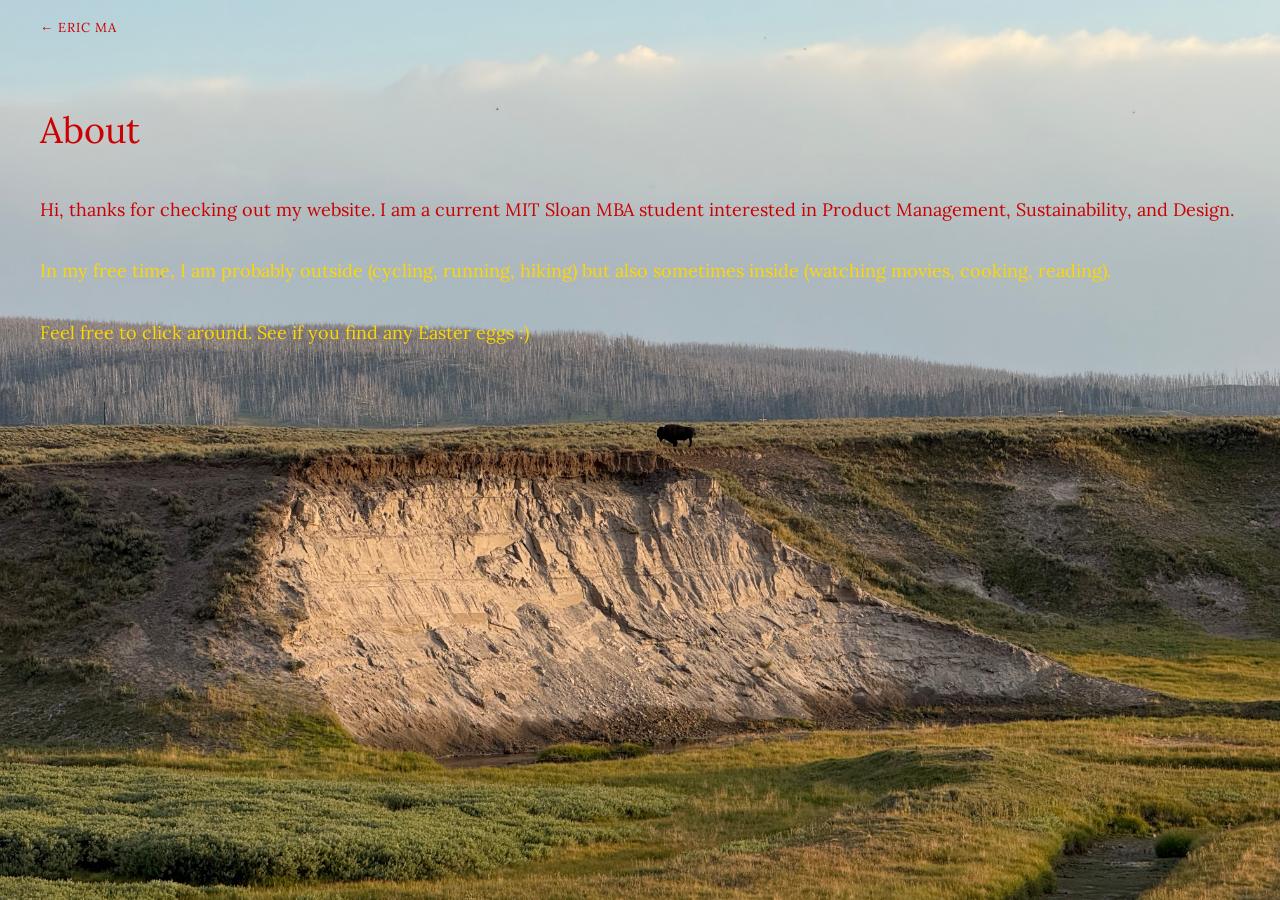
==== about.html @ 94376912 "Initial commit" ====
<!DOCTYPE html>
<html lang="en">
<head>
  <meta charset="UTF-8">
  <meta name="viewport" content="width=device-width, initial-scale=1.0">
  <title>About — Eric Ma</title>
  <link rel="preconnect" href="https://fonts.googleapis.com">
  <link rel="preconnect" href="https://fonts.gstatic.com" crossorigin>
  <link href="https://fonts.googleapis.com/css2?family=Lora:wght@400;500&display=swap" rel="stylesheet">
  <link rel="stylesheet" href="styles.css">
</head>
<body class="subpage about-page">
  <div class="page-wrapper">
    <a href="index.html" class="back-link">← Eric Ma</a>
    <h1 class="page-title">About</h1>
    <div class="page-body">
      <p>Hi, thanks for checking out my website. I am a current MIT Sloan MBA student interested in Product Management, Sustainability, and Design.</p>
      <p style="color: #ffd700;">In my free time, I am probably outside (cycling, running, hiking) but also sometimes inside (watching movies, cooking, reading).</p>
      <p style="color: #ffd700;">Feel free to click around. See if you find any Easter eggs :)</p>
    </div>
  </div>
</body>
</html>
---- styles.css ----
/* ── Reset ─────────────────────────────────────── */

*, *::before, *::after {
  margin: 0;
  padding: 0;
  box-sizing: border-box;
}

/* ── Homepage ──────────────────────────────────── */

html, body {
  width: 100%;
  height: 100%;
}

body.home {
  background: #0c0905;
  overflow: hidden;
}

.video-wrapper {
  position: fixed;
  inset: 0;
}

#bg-video {
  position: absolute;
  inset: 0;
  width: 100%;
  height: 100%;
  object-fit: cover;
}

/* SVG overlays */

.hotspot-overlay {
  position: absolute;
  inset: 0;
  width: 100%;
  height: 100%;
  display: none;
  pointer-events: none;
}

.hotspot-group {
  cursor: pointer;
  pointer-events: all;
}

.hotspot-group polygon {
  opacity: 0;
  transition: opacity 0.35s ease;
}

.hotspot-group text {
  opacity: 0;
  transition: opacity 0.35s ease;
  font-family: 'Lora', serif;
  font-size: 28px;
  text-anchor: middle;
  dominant-baseline: middle;
  pointer-events: none;
  letter-spacing: 3px;
  font-weight: 400;
}

.hotspot-group:hover polygon,
.hotspot-group:hover text {
  opacity: 1;
}

/* Mute button */

#mute-btn {
  position: fixed;
  bottom: 28px;
  right: 28px;
  background: none;
  border: none;
  cursor: pointer;
  opacity: 0.55;
  transition: opacity 0.25s ease;
  padding: 6px;
  z-index: 100;
  line-height: 0;
}

#mute-btn:hover {
  opacity: 1;
}

#mute-btn .icon-muted {
  display: none;
}

#mute-btn.muted .icon-sound {
  display: none;
}

#mute-btn.muted .icon-muted {
  display: block;
}

/* ── Subpages ──────────────────────────────────── */

body.subpage {
  color: #1c1410;
  font-family: 'Lora', serif;
  width: 100vw;
  height: 100vh;
  overflow: hidden;
  background-size: cover;
  background-position: center;
  background-repeat: no-repeat;
  background-attachment: fixed;
}

.page-wrapper {
  max-width: 660px;
  margin: 0 auto;
  padding: 64px 32px 120px;
}

/* About — buffalo background, text upper half, red */
body.about-page {
  background-image: url(buffalo.jpg);
}

body.about-page .page-wrapper {
  position: absolute;
  top: 0;
  left: 0;
  right: 0;
  max-width: 100%;
  margin: 0;
  padding: 16px 40px;
  max-height: 33vh;
}

body.about-page .back-link,
body.about-page .page-title,
body.about-page .page-body p {
  color: #cc0000;
}

/* Projects — building background, text left third + top half, burnt orange */
body.projects-page {
  background-image: url(Building.JPG);
}

body.projects-page .page-wrapper {
  position: absolute;
  top: 0;
  left: 0;
  max-width: 33vw;
  margin: 0;
  padding: 64px 32px;
  max-height: 50vh;
}

body.projects-page .back-link,
body.projects-page .page-title,
body.projects-page .page-body p {
  color: #cc5500;
}

/* Contact — grass background, text centered, royal blue */
body.contact-page {
  background-image: url(grass.jpg);
  display: flex;
  align-items: center;
  justify-content: center;
}

body.contact-page .page-wrapper {
  padding: 0;
  text-align: center;
}

body.contact-page .back-link,
body.contact-page .page-title,
body.contact-page .page-body p,
body.contact-page .page-body a {
  color: #ffd700;
}

.back-link {
  display: inline-block;
  font-size: 13px;
  color: #9a8878;
  text-decoration: none;
  letter-spacing: 0.08em;
  text-transform: uppercase;
  margin-bottom: 72px;
  transition: color 0.2s ease;
}

.back-link:hover {
  color: #1c1410;
}

.page-title {
  font-size: 36px;
  font-weight: 400;
  line-height: 1.25;
  margin-bottom: 40px;
}

.page-body p {
  font-size: 18px;
  line-height: 1.85;
  color: #3a2e24;
  margin-bottom: 28px;
}

.page-body p:last-child {
  margin-bottom: 0;
}

.page-body a {
  color: inherit;
  text-decoration: underline;
  text-underline-offset: 3px;
}

.page-body a:hover {
  color: #6a5040;
}
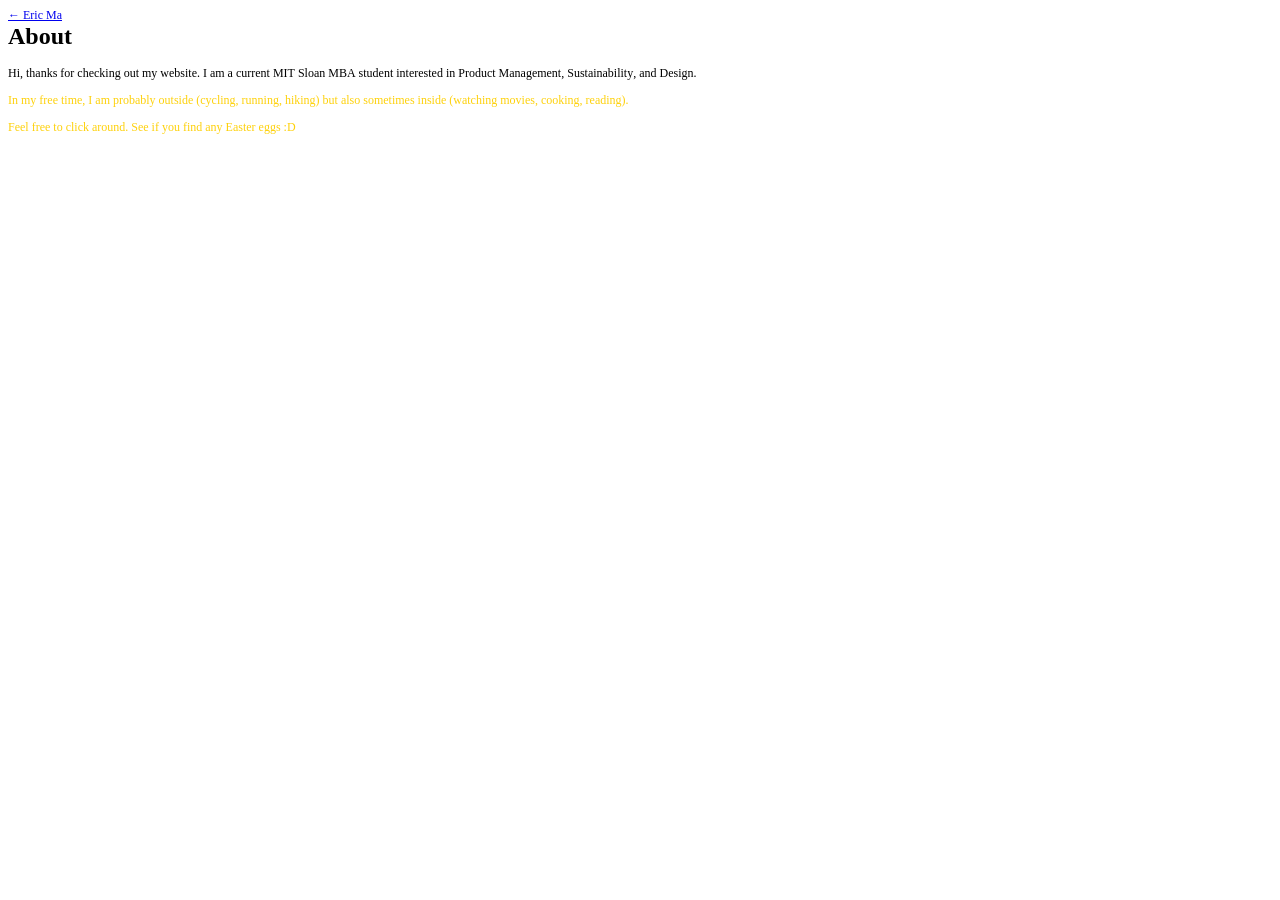
==== commit f14e5d35: "Update about.html" ====
--- a/about.html
+++ b/about.html
@@ -1,23 +1,25 @@
-<!DOCTYPE html>
-<html lang="en">
+<!DOCTYPE html PUBLIC "-//W3C//DTD HTML 4.01//EN" "http://www.w3.org/TR/html4/strict.dtd">
+<html>
 <head>
-  <meta charset="UTF-8">
-  <meta name="viewport" content="width=device-width, initial-scale=1.0">
-  <title>About — Eric Ma</title>
-  <link rel="preconnect" href="https://fonts.googleapis.com">
-  <link rel="preconnect" href="https://fonts.gstatic.com" crossorigin>
-  <link href="https://fonts.googleapis.com/css2?family=Lora:wght@400;500&display=swap" rel="stylesheet">
-  <link rel="stylesheet" href="styles.css">
+  <meta http-equiv="Content-Type" content="text/html; charset=utf-8">
+  <meta http-equiv="Content-Style-Type" content="text/css">
+  <title></title>
+  <meta name="Generator" content="Cocoa HTML Writer">
+  <meta name="CocoaVersion" content="2575.6">
+  <style type="text/css">
+    p.p1 {margin: 0.0px 0.0px 0.0px 0.0px; font: 12.0px Times; color: #0000e9; -webkit-text-stroke: #0000e9}
+    p.p3 {margin: 0.0px 0.0px 12.0px 0.0px; font: 12.0px Times; -webkit-text-stroke: #000000}
+    p.p4 {margin: 0.0px 0.0px 12.0px 0.0px; font: 12.0px Times; color: #fed10a; -webkit-text-stroke: #fed10a}
+    span.s1 {font: 12.0px 'Times New Roman'; text-decoration: underline ; font-kerning: none}
+    span.s2 {font: 12.0px Times; text-decoration: underline ; font-kerning: none}
+    span.s3 {font-kerning: none}
+  </style>
 </head>
-<body class="subpage about-page">
-  <div class="page-wrapper">
-    <a href="index.html" class="back-link">← Eric Ma</a>
-    <h1 class="page-title">About</h1>
-    <div class="page-body">
-      <p>Hi, thanks for checking out my website. I am a current MIT Sloan MBA student interested in Product Management, Sustainability, and Design.</p>
-      <p style="color: #ffd700;">In my free time, I am probably outside (cycling, running, hiking) but also sometimes inside (watching movies, cooking, reading).</p>
-      <p style="color: #ffd700;">Feel free to click around. See if you find any Easter eggs :)</p>
-    </div>
-  </div>
+<body>
+<p class="p1"><span class="s1"><a href="file:///Users/ericma/CLAUDE_PROJECTS/index.html">←<span class="s2"> Eric Ma</span></a></span></p>
+<h1 style="margin: 0.0px 0.0px 16.1px 0.0px; font: 24.0px Times; -webkit-text-stroke: #000000"><span class="s3"><b>About</b></span></h1>
+<p class="p3"><span class="s3">Hi, thanks for checking out my website. I am a current MIT Sloan MBA student interested in Product Management, Sustainability, and Design.</span></p>
+<p class="p4"><span class="s3">In my free time, I am probably outside (cycling, running, hiking) but also sometimes inside (watching movies, cooking, reading).</span></p>
+<p class="p4"><span class="s3">Feel free to click around. See if you find any Easter eggs :D</span></p>
 </body>
 </html>
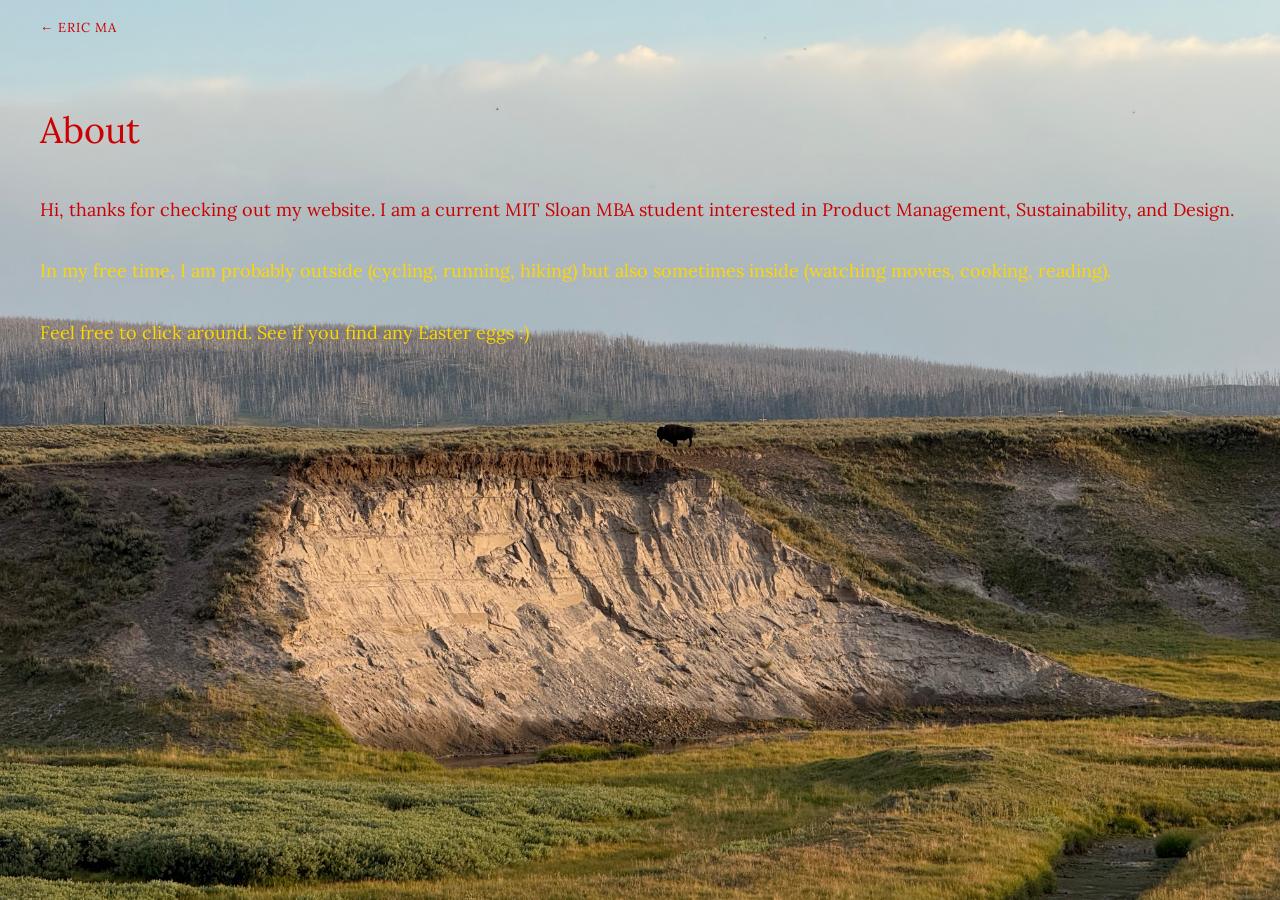
==== commit 10316aa7: "Revert "Update about.html" This reverts commit f14e5d352f5519016e0d41e1c80cfb45b06613fd." ====
--- a/about.html
+++ b/about.html
@@ -1,25 +1,23 @@
-<!DOCTYPE html PUBLIC "-//W3C//DTD HTML 4.01//EN" "http://www.w3.org/TR/html4/strict.dtd">
-<html>
+<!DOCTYPE html>
+<html lang="en">
 <head>
-  <meta http-equiv="Content-Type" content="text/html; charset=utf-8">
-  <meta http-equiv="Content-Style-Type" content="text/css">
-  <title></title>
-  <meta name="Generator" content="Cocoa HTML Writer">
-  <meta name="CocoaVersion" content="2575.6">
-  <style type="text/css">
-    p.p1 {margin: 0.0px 0.0px 0.0px 0.0px; font: 12.0px Times; color: #0000e9; -webkit-text-stroke: #0000e9}
-    p.p3 {margin: 0.0px 0.0px 12.0px 0.0px; font: 12.0px Times; -webkit-text-stroke: #000000}
-    p.p4 {margin: 0.0px 0.0px 12.0px 0.0px; font: 12.0px Times; color: #fed10a; -webkit-text-stroke: #fed10a}
-    span.s1 {font: 12.0px 'Times New Roman'; text-decoration: underline ; font-kerning: none}
-    span.s2 {font: 12.0px Times; text-decoration: underline ; font-kerning: none}
-    span.s3 {font-kerning: none}
-  </style>
+  <meta charset="UTF-8">
+  <meta name="viewport" content="width=device-width, initial-scale=1.0">
+  <title>About — Eric Ma</title>
+  <link rel="preconnect" href="https://fonts.googleapis.com">
+  <link rel="preconnect" href="https://fonts.gstatic.com" crossorigin>
+  <link href="https://fonts.googleapis.com/css2?family=Lora:wght@400;500&display=swap" rel="stylesheet">
+  <link rel="stylesheet" href="styles.css">
 </head>
-<body>
-<p class="p1"><span class="s1"><a href="file:///Users/ericma/CLAUDE_PROJECTS/index.html">←<span class="s2"> Eric Ma</span></a></span></p>
-<h1 style="margin: 0.0px 0.0px 16.1px 0.0px; font: 24.0px Times; -webkit-text-stroke: #000000"><span class="s3"><b>About</b></span></h1>
-<p class="p3"><span class="s3">Hi, thanks for checking out my website. I am a current MIT Sloan MBA student interested in Product Management, Sustainability, and Design.</span></p>
-<p class="p4"><span class="s3">In my free time, I am probably outside (cycling, running, hiking) but also sometimes inside (watching movies, cooking, reading).</span></p>
-<p class="p4"><span class="s3">Feel free to click around. See if you find any Easter eggs :D</span></p>
+<body class="subpage about-page">
+  <div class="page-wrapper">
+    <a href="index.html" class="back-link">← Eric Ma</a>
+    <h1 class="page-title">About</h1>
+    <div class="page-body">
+      <p>Hi, thanks for checking out my website. I am a current MIT Sloan MBA student interested in Product Management, Sustainability, and Design.</p>
+      <p style="color: #ffd700;">In my free time, I am probably outside (cycling, running, hiking) but also sometimes inside (watching movies, cooking, reading).</p>
+      <p style="color: #ffd700;">Feel free to click around. See if you find any Easter eggs :)</p>
+    </div>
+  </div>
 </body>
 </html>
--- a/styles.css
+++ b/styles.css
@@ -0,0 +1,228 @@
+/* ── Reset ─────────────────────────────────────── */
+
+*, *::before, *::after {
+  margin: 0;
+  padding: 0;
+  box-sizing: border-box;
+}
+
+/* ── Homepage ──────────────────────────────────── */
+
+html, body {
+  width: 100%;
+  height: 100%;
+}
+
+body.home {
+  background: #0c0905;
+  overflow: hidden;
+}
+
+.video-wrapper {
+  position: fixed;
+  inset: 0;
+}
+
+#bg-video {
+  position: absolute;
+  inset: 0;
+  width: 100%;
+  height: 100%;
+  object-fit: cover;
+}
+
+/* SVG overlays */
+
+.hotspot-overlay {
+  position: absolute;
+  inset: 0;
+  width: 100%;
+  height: 100%;
+  display: none;
+  pointer-events: none;
+}
+
+.hotspot-group {
+  cursor: pointer;
+  pointer-events: all;
+}
+
+.hotspot-group polygon {
+  opacity: 0;
+  transition: opacity 0.35s ease;
+}
+
+.hotspot-group text {
+  opacity: 0;
+  transition: opacity 0.35s ease;
+  font-family: 'Lora', serif;
+  font-size: 28px;
+  text-anchor: middle;
+  dominant-baseline: middle;
+  pointer-events: none;
+  letter-spacing: 3px;
+  font-weight: 400;
+}
+
+.hotspot-group:hover polygon,
+.hotspot-group:hover text {
+  opacity: 1;
+}
+
+/* Mute button */
+
+#mute-btn {
+  position: fixed;
+  bottom: 28px;
+  right: 28px;
+  background: none;
+  border: none;
+  cursor: pointer;
+  opacity: 0.55;
+  transition: opacity 0.25s ease;
+  padding: 6px;
+  z-index: 100;
+  line-height: 0;
+}
+
+#mute-btn:hover {
+  opacity: 1;
+}
+
+#mute-btn .icon-muted {
+  display: none;
+}
+
+#mute-btn.muted .icon-sound {
+  display: none;
+}
+
+#mute-btn.muted .icon-muted {
+  display: block;
+}
+
+/* ── Subpages ──────────────────────────────────── */
+
+body.subpage {
+  color: #1c1410;
+  font-family: 'Lora', serif;
+  width: 100vw;
+  height: 100vh;
+  overflow: hidden;
+  background-size: cover;
+  background-position: center;
+  background-repeat: no-repeat;
+  background-attachment: fixed;
+}
+
+.page-wrapper {
+  max-width: 660px;
+  margin: 0 auto;
+  padding: 64px 32px 120px;
+}
+
+/* About — buffalo background, text upper half, red */
+body.about-page {
+  background-image: url(buffalo.jpg);
+}
+
+body.about-page .page-wrapper {
+  position: absolute;
+  top: 0;
+  left: 0;
+  right: 0;
+  max-width: 100%;
+  margin: 0;
+  padding: 16px 40px;
+  max-height: 33vh;
+}
+
+body.about-page .back-link,
+body.about-page .page-title,
+body.about-page .page-body p {
+  color: #cc0000;
+}
+
+/* Projects — building background, text left third + top half, burnt orange */
+body.projects-page {
+  background-image: url(Building.JPG);
+}
+
+body.projects-page .page-wrapper {
+  position: absolute;
+  top: 0;
+  left: 0;
+  max-width: 33vw;
+  margin: 0;
+  padding: 64px 32px;
+  max-height: 50vh;
+}
+
+body.projects-page .back-link,
+body.projects-page .page-title,
+body.projects-page .page-body p {
+  color: #cc5500;
+}
+
+/* Contact — grass background, text centered, royal blue */
+body.contact-page {
+  background-image: url(grass.jpg);
+  display: flex;
+  align-items: center;
+  justify-content: center;
+}
+
+body.contact-page .page-wrapper {
+  padding: 0;
+  text-align: center;
+}
+
+body.contact-page .back-link,
+body.contact-page .page-title,
+body.contact-page .page-body p,
+body.contact-page .page-body a {
+  color: #ffd700;
+}
+
+.back-link {
+  display: inline-block;
+  font-size: 13px;
+  color: #9a8878;
+  text-decoration: none;
+  letter-spacing: 0.08em;
+  text-transform: uppercase;
+  margin-bottom: 72px;
+  transition: color 0.2s ease;
+}
+
+.back-link:hover {
+  color: #1c1410;
+}
+
+.page-title {
+  font-size: 36px;
+  font-weight: 400;
+  line-height: 1.25;
+  margin-bottom: 40px;
+}
+
+.page-body p {
+  font-size: 18px;
+  line-height: 1.85;
+  color: #3a2e24;
+  margin-bottom: 28px;
+}
+
+.page-body p:last-child {
+  margin-bottom: 0;
+}
+
+.page-body a {
+  color: inherit;
+  text-decoration: underline;
+  text-underline-offset: 3px;
+}
+
+.page-body a:hover {
+  color: #6a5040;
+}
